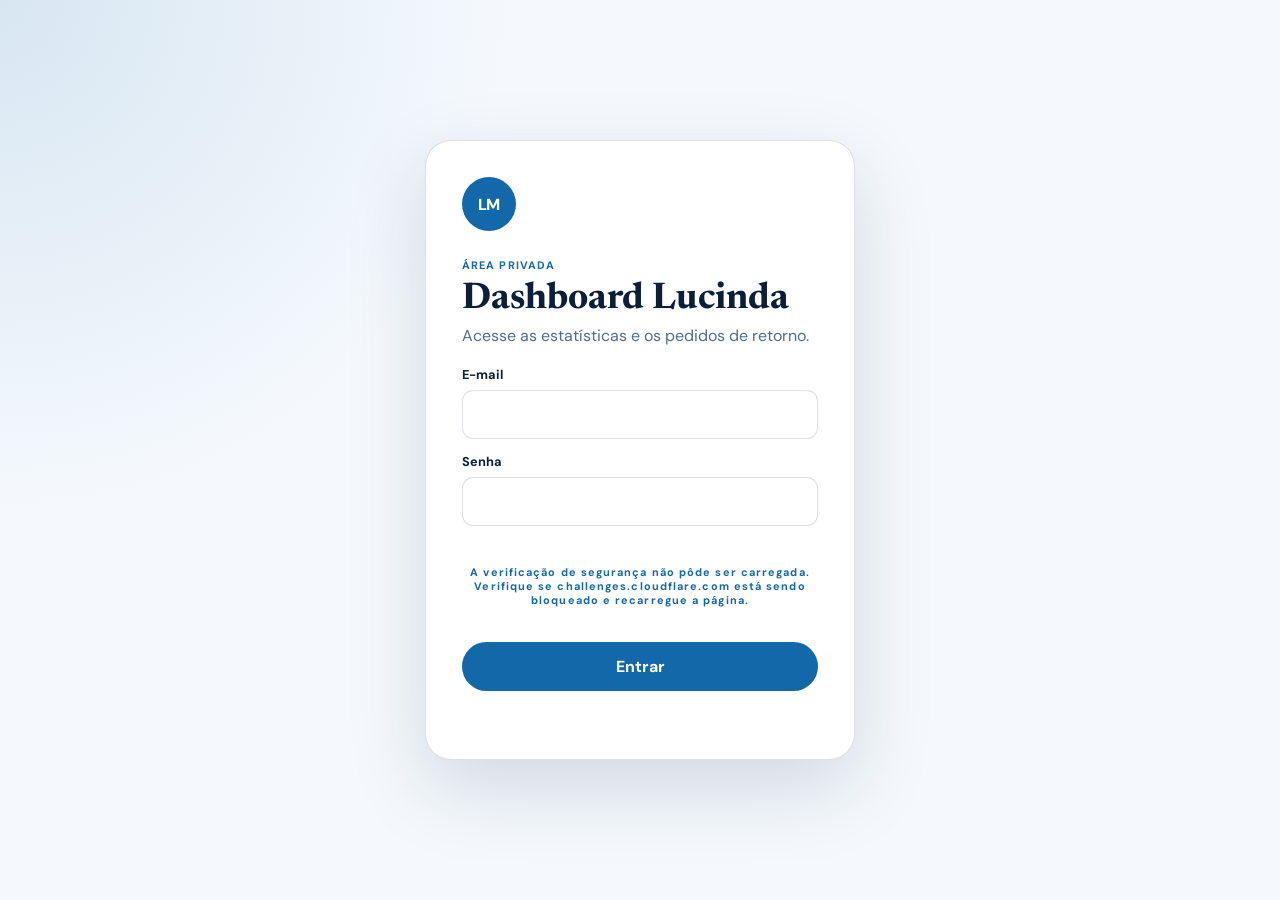
==== dashboard.html @ 2f4ca3fb "Update dashboard.html" ====
<!doctype html><html lang="pt-BR"><head><meta charset="utf-8"><meta name="viewport" content="width=device-width,initial-scale=1"><meta name="robots" content="noindex,nofollow,noarchive"><title>Dashboard privado | Lucinda Menezes</title><link rel="icon" type="image/svg+xml" href="favicon.svg"><link rel="preconnect" href="https://fonts.googleapis.com"><link rel="preconnect" href="https://fonts.gstatic.com" crossorigin><link href="https://fonts.googleapis.com/css2?family=DM+Sans:wght@400;500;600;700&family=Newsreader:opsz,wght@6..72,600&display=swap" rel="stylesheet"><link rel="stylesheet" href="dashboard.css"></head><body>
<section class="login" id="login"><form id="loginForm"><span class="brand">LM</span><small>ÁREA PRIVADA</small><h1>Dashboard Lucinda</h1><p>Acesse as estatísticas e os pedidos de retorno.</p><label>E-mail<input name="email" type="email" autocomplete="username" required></label><label>Senha<input name="password" type="password" autocomplete="current-password" required></label><div class="captcha-wrap"><div id="loginCaptcha"></div><small class="captcha-hint" id="captchaHint">Carregando verificação de segurança...</small></div><button id="loginButton" type="submit">Entrar</button><b id="loginStatus" aria-live="polite"></b></form></section>
<main id="dashboard" hidden><header><div><small>CONSULTORIA LUCINDA MENEZES</small><h1>Visão geral</h1><p id="updated">Carregando...</p></div><nav><a href="/" target="_blank">Abrir site</a><button id="refresh">Atualizar</button><button id="logout">Sair</button></nav></header>
<div class="period"><button class="active" data-days="7">7 dias</button><button data-days="30">30 dias</button><button data-days="0">Todo período</button></div>
<section class="kpis"><article><span>Visualizações</span><strong id="views">0</strong><small>páginas abertas</small></article><article><span>Cliques de contato</span><strong id="clicks">0</strong><small>WhatsApp, telefone e formulários</small></article><article><span>Taxa de contato</span><strong id="ctr">0%</strong><small>ações ÷ visualizações</small></article><article><span>Retornos solicitados</span><strong id="callbacks">0</strong><small>cadastros voluntários</small></article></section>
<section class="grid"><article class="panel"><h2>Canais de contato</h2><div class="bars" id="channels"></div></article><article class="panel"><h2>Principais cidades</h2><div class="bars" id="cities"></div></article><article class="panel"><h2>Dispositivos</h2><div class="bars" id="devices"></div></article><article class="panel"><h2>Origem dos acessos</h2><div class="bars" id="sources"></div></article><article class="panel full"><div class="panel-head"><h2>Pedidos de retorno</h2><span id="leadCount">0 contatos</span></div><div class="table"><table><thead><tr><th>Nome</th><th>WhatsApp</th><th>Idade</th><th>Plano</th><th>Local</th><th>Data e horário</th></tr></thead><tbody id="leadRows"></tbody></table><p id="empty" hidden>Nenhum pedido neste período.</p></div></article></section><p class="error" id="error"></p></main>
<script>
const URL='https://dpqoufwigzlkkyxlumdi.supabase.co',KEY='sb_publishable_Ea37YwQnI2qepNBlqMVGpw_equvh5Bj';let days=7,events=[],leads=[],captchaToken='',captchaWidget=null;const $=id=>document.getElementById(id),labels={whatsapp_click:'WhatsApp',phone_click:'Ligação',instagram_click:'Instagram',hero_quote_submit:'Cotação rápida',table_quote_submit:'Tabela de preços',contact_form_submit:'Formulário completo',callback_request:'Pedido de retorno'},deviceLabels={mobile:'Celular',desktop:'Computador',tablet:'Tablet'};const contactEvents=new Set(['whatsapp_click','phone_click','instagram_click','hero_quote_submit','table_quote_submit','contact_form_submit','callback_request']);
const token=()=>sessionStorage.getItem('lucinda_dashboard_token');const headers=t=>({apikey:KEY,Authorization:`Bearer ${t}`});
function setCaptchaHint(message){$('captchaHint').textContent=message}
function loadTurnstile(){return new Promise((resolve,reject)=>{if(window.turnstile)return resolve();const script=document.createElement('script');script.src='https://challenges.cloudflare.com/turnstile/v0/api.js?render=explicit';script.async=true;script.defer=true;script.onload=()=>resolve();script.onerror=()=>reject(new Error('Não foi possível carregar a verificação de segurança.'));document.head.appendChild(script)})}
async function initCaptcha(){try{setCaptchaHint('Carregando verificação de segurança...');await Promise.race([loadTurnstile(),new Promise((_,reject)=>setTimeout(()=>reject(new Error('Tempo limite ao carregar a verificação de segurança.')),8000))]);captchaWidget=window.turnstile.render('#loginCaptcha',{sitekey:'0x4AAAAAAEijw3wAcGGz25Wt',action:'login_lucinda',theme:'light',size:'flexible',callback:value=>{captchaToken=value;setCaptchaHint('Verificação concluída.')},'error-callback':code=>{captchaToken='';setCaptchaHint(`Falha na verificação de segurança${code?` (código ${code})`:''}. Atualize a página e tente novamente.`);console.error('Turnstile error:',code)},'expired-callback':()=>{captchaToken='';setCaptchaHint('A verificação expirou. Marque novamente para continuar.')},'timeout-callback':()=>{captchaToken='';setCaptchaHint('A verificação demorou demais. Tente novamente.')}});setCaptchaHint('Marque a caixa de verificação acima antes de entrar.')}catch(err){console.error(err);setCaptchaHint('A verificação de segurança não pôde ser carregada. Verifique se challenges.cloudflare.com está sendo bloqueado e recarregue a página.')}}
async function signIn(email,password,captchaToken){const r=await fetch(`${URL}/auth/v1/token?grant_type=password`,{method:'POST',headers:{apikey:KEY,'Content-Type':'application/json'},body:JSON.stringify({email,password,gotrue_meta_security:{captcha_token:captchaToken}})});if(!r.ok){let detail='';try{const body=await r.json();detail=body?.msg||body?.message||body?.error_description||body?.error||''}catch{}console.error('Supabase Auth error:',r.status,detail);throw Error(detail||'E-mail, senha ou verificação de segurança incorretos.')}return r.json()}
async function table(name,select,t){const r=await fetch(`${URL}/rest/v1/${name}?select=${encodeURIComponent(select)}&order=created_at.desc&limit=10000`,{headers:headers(t)});if(!r.ok)throw Error('Acesso sem permissão ou expirado.');return r.json()}
const filtered=rows=>!days?rows:rows.filter(row=>new Date(row.created_at)>=Date.now()-days*86400000);function countBy(rows,key){const out={};rows.forEach(r=>{const k=key(r)||'Não informado';out[k]=(out[k]||0)+1});return Object.entries(out).sort((a,b)=>b[1]-a[1])}
function bars(id,entries,map={}){const root=$(id);root.replaceChildren();if(!entries.length){root.textContent='Ainda não há dados.';return}const max=entries[0][1];entries.slice(0,7).forEach(([key,value])=>{const item=document.createElement('div'),top=document.createElement('p'),track=document.createElement('i'),fill=document.createElement('b');const name=document.createElement('span'),number=document.createElement('strong');name.textContent=map[key]||key;number.textContent=value;top.append(name,number);fill.style.width=`${Math.max(5,value/max*100)}%`;track.append(fill);item.append(top,track);root.append(item)})}
function render(){const e=filtered(events),l=filtered(leads),v=e.filter(x=>x.event_name==='page_view').length,c=e.filter(x=>contactEvents.has(x.event_name)).length;$('views').textContent=v;$('clicks').textContent=c;$('ctr').textContent=v?`${(c/v*100).toFixed(1)}%`:'0%';$('callbacks').textContent=l.length;bars('channels',countBy(e.filter(x=>x.event_name!=='page_view'),x=>x.event_name),labels);bars('cities',countBy(e.filter(x=>x.event_name==='page_view'),x=>x.city));bars('devices',countBy(e.filter(x=>x.event_name==='page_view'),x=>x.device_type),deviceLabels);bars('sources',countBy(e.filter(x=>x.event_name==='page_view'),x=>x.referrer_domain||'Acesso direto'));const body=$('leadRows');body.replaceChildren();$('leadCount').textContent=`${l.length} contato${l.length===1?'':'s'}`;$('empty').hidden=!!l.length;l.slice(0,100).forEach(x=>{const tr=document.createElement('tr');[x.visitor_name,x.visitor_phone,x.holder_age,x.plan_type,x.location,new Date(x.created_at).toLocaleString('pt-BR')].forEach(value=>{const td=document.createElement('td');td.textContent=value;tr.append(td)});body.append(tr)});$('updated').textContent=`Atualizado em ${new Date().toLocaleString('pt-BR')}`}
async function load(){const t=token();if(!t)return showLogin();try{[events,leads]=await Promise.all([table('lucinda_analytics_events','event_name,referrer_domain,device_type,city,country,created_at',t),table('lucinda_leads_contacts','visitor_name,visitor_phone,holder_age,lives,plan_type,location,status,created_at',t)]);$('login').hidden=true;$('dashboard').hidden=false;render()}catch(e){sessionStorage.removeItem('lucinda_dashboard_token');showLogin(e.message)}}function showLogin(message=''){$('dashboard').hidden=true;$('login').hidden=false;$('loginStatus').textContent=message}
$('loginForm').addEventListener('submit',async e=>{e.preventDefault();$('loginStatus').textContent='';const btn=$('loginButton');btn.disabled=true;try{if(!captchaToken){$('loginStatus').textContent='Conclua a verificação de segurança antes de entrar.';btn.disabled=false;return}$('loginStatus').textContent='Entrando...';const d=new FormData($('loginForm'));const s=await signIn(d.get('email'),d.get('password'),captchaToken);sessionStorage.setItem('lucinda_dashboard_token',s.access_token);await load()}catch(err){$('loginStatus').textContent=err.message;captchaToken='';if(captchaWidget!==null)window.turnstile?.reset(captchaWidget);btn.disabled=false}});document.querySelectorAll('[data-days]').forEach(b=>b.onclick=()=>{days=Number(b.dataset.days);document.querySelectorAll('[data-days]').forEach(x=>x.classList.toggle('active',x===b));render()});$('refresh').onclick=load;$('logout').onclick=()=>{sessionStorage.removeItem('lucinda_dashboard_token');$('loginForm').reset();showLogin();captchaToken='';if(captchaWidget!==null)window.turnstile?.reset(captchaWidget)};load();initCaptcha();
</script></body></html>
---- dashboard.css ----
:root{--ink:#0b1f3a;--muted:#526d88;--blue:#1268a8;--dark:#0b4a7f;--soft:#e8f3fc;--bg:#f5f9fd;--line:rgba(11,31,58,.14)}*{box-sizing:border-box}body{min-height:100vh;margin:0;background:radial-gradient(circle at top left,rgba(18,104,168,.13),transparent 32rem),var(--bg);color:var(--ink);font-family:'DM Sans',sans-serif}button,input{font:inherit}[hidden]{display:none!important}.login{min-height:100vh;display:grid;place-items:center;padding:22px}.login form{width:min(100%,430px);padding:36px;border:1px solid var(--line);border-radius:26px;background:#fff;box-shadow:0 28px 80px rgba(11,31,58,.15)}.brand{display:grid;place-items:center;width:54px;height:54px;margin-bottom:22px;border-radius:50%;color:#fff;background:var(--blue);font-size:1.8rem}.login small,header small{color:var(--blue);font-size:.68rem;font-weight:700;letter-spacing:.1em}.login h1,header h1,.panel h2{font-family:Newsreader,serif}.login h1{margin:7px 0;font-size:2.3rem}.login p{margin:0 0 20px;color:var(--muted)}.login label{display:grid;gap:7px;margin-top:14px;font-size:.8rem;font-weight:700}.login input{height:49px;padding:0 13px;border:1px solid var(--line);border-radius:11px}.login button{width:100%;height:49px;margin-top:20px;border:0;border-radius:99px;color:#fff;background:var(--blue);font-weight:700}.login b{display:block;min-height:20px;margin-top:12px;color:#a13d32;font-size:.78rem}main{width:min(1420px,calc(100% - 40px));margin:auto;padding:42px 0 70px}header{display:flex;justify-content:space-between;align-items:end;gap:20px;margin-bottom:24px}header h1{margin:7px 0;font-size:clamp(2.2rem,5vw,3.8rem)}header p{margin:0;color:var(--muted)}nav{display:flex;gap:8px;flex-wrap:wrap}nav a,nav button,.period button{min-height:42px;padding:0 15px;border:1px solid var(--line);border-radius:11px;color:var(--dark);background:#fff;font-weight:700;text-decoration:none;cursor:pointer}nav a{display:flex;align-items:center}nav button:first-of-type,.period button.active{color:#fff;border-color:var(--blue);background:var(--blue)}.period{display:flex;gap:8px;margin-bottom:16px}.kpis{display:grid;grid-template-columns:repeat(4,1fr);gap:14px;margin-bottom:14px}.kpis article,.panel{padding:22px;border:1px solid var(--line);border-radius:20px;background:rgba(255,255,255,.94);box-shadow:0 14px 35px rgba(11,31,58,.07)}.kpis span,.kpis small{display:block;color:var(--muted)}.kpis span{font-size:.78rem;font-weight:700}.kpis strong{display:block;margin:9px 0 4px;color:var(--dark);font-size:2rem}.kpis small{font-size:.7rem}.grid{display:grid;grid-template-columns:1fr 1fr;gap:14px}.panel h2{margin:0 0 20px;color:var(--dark);font-size:1.5rem}.panel.full{grid-column:1/-1}.panel-head{display:flex;justify-content:space-between;align-items:center}.panel-head span{padding:6px 10px;border-radius:99px;color:var(--dark);background:var(--soft);font-size:.72rem;font-weight:700}.bars{display:grid;gap:14px;color:var(--muted);font-size:.82rem}.bars p{display:flex;justify-content:space-between;margin:0 0 6px}.bars strong{color:var(--ink)}.bars i{display:block;height:8px;border-radius:99px;background:#e7edf3;overflow:hidden}.bars b{display:block;height:100%;border-radius:inherit;background:linear-gradient(90deg,var(--blue),#64a8d5)}.table{overflow-x:auto}table{width:100%;min-width:850px;border-collapse:collapse}th,td{padding:12px 10px;border-bottom:1px solid var(--line);text-align:left;font-size:.78rem}th{color:var(--muted);font-size:.67rem;text-transform:uppercase}.table>p{text-align:center;color:var(--muted)}.error{color:#a13d32;font-weight:700}@media(max-width:900px){header{align-items:start;flex-direction:column}.kpis{grid-template-columns:1fr 1fr}.grid{grid-template-columns:1fr}.panel.full{grid-column:auto}}@media(max-width:550px){main{width:calc(100% - 24px);padding-top:22px}.login form{padding:26px 20px}.kpis{grid-template-columns:1fr}.panel{padding:17px}.period{overflow-x:auto}nav{width:100%}nav>*{flex:1;justify-content:center}}
.captcha-wrap{display:grid;justify-items:center;width:100%;margin-top:18px;min-height:78px}.captcha-hint{margin-top:6px;color:var(--muted);font-size:.68rem;text-align:center}.login button:disabled{cursor:wait;opacity:.58}.login .brand{font-size:1rem;font-weight:800;letter-spacing:-.04em}
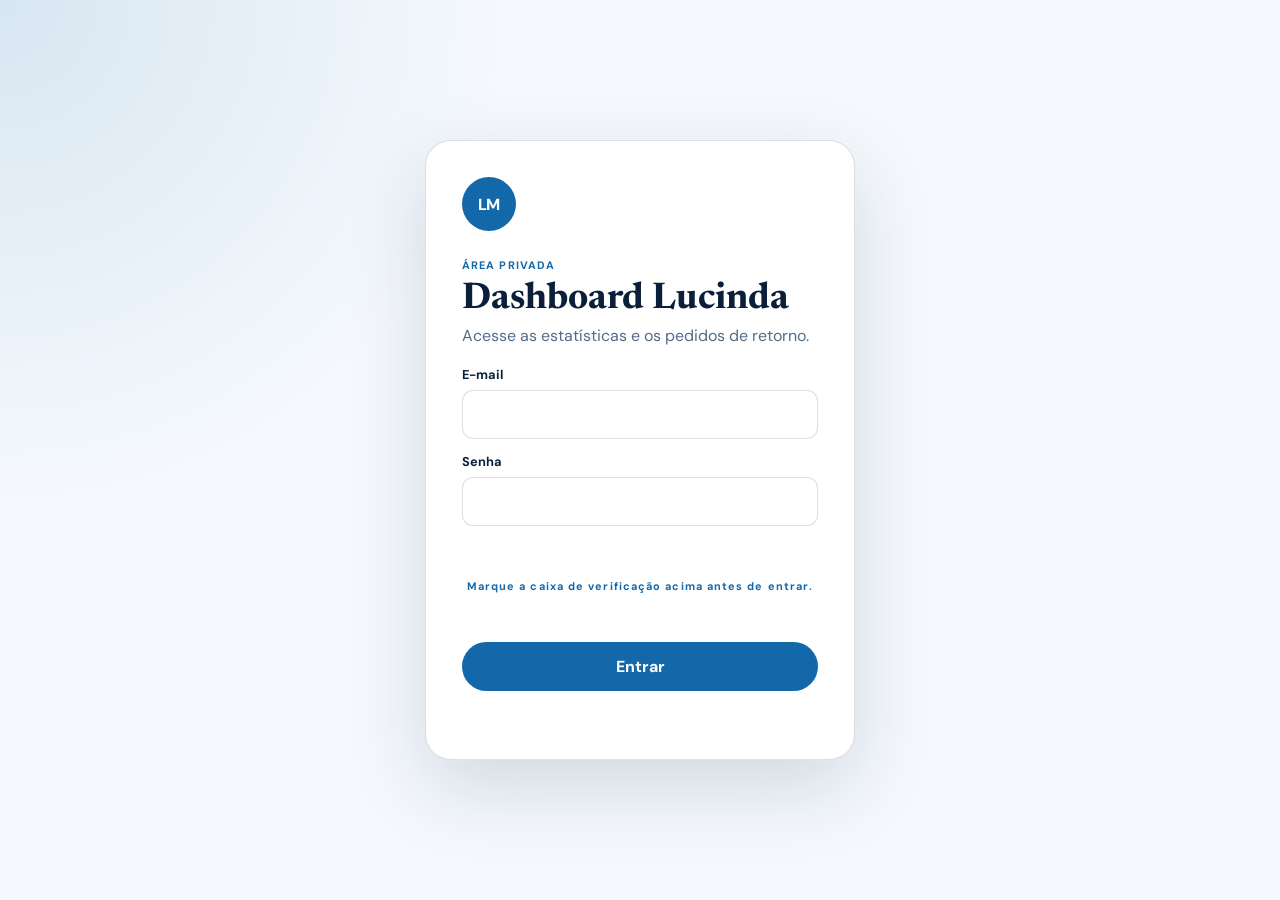
==== commit d5f2ef8f: "Update dashboard.html" ====
--- a/dashboard.html
+++ b/dashboard.html
@@ -1,5 +1,5 @@
-<!doctype html><html lang="pt-BR"><head><meta charset="utf-8"><meta name="viewport" content="width=device-width,initial-scale=1"><meta name="robots" content="noindex,nofollow,noarchive"><title>Dashboard privado | Lucinda Menezes</title><link rel="icon" type="image/svg+xml" href="favicon.svg"><link rel="preconnect" href="https://fonts.googleapis.com"><link rel="preconnect" href="https://fonts.gstatic.com" crossorigin><link href="https://fonts.googleapis.com/css2?family=DM+Sans:wght@400;500;600;700&family=Newsreader:opsz,wght@6..72,600&display=swap" rel="stylesheet"><link rel="stylesheet" href="dashboard.css"></head><body>
-<section class="login" id="login"><form id="loginForm"><span class="brand">LM</span><small>ÁREA PRIVADA</small><h1>Dashboard Lucinda</h1><p>Acesse as estatísticas e os pedidos de retorno.</p><label>E-mail<input name="email" type="email" autocomplete="username" required></label><label>Senha<input name="password" type="password" autocomplete="current-password" required></label><div class="captcha-wrap"><div id="loginCaptcha"></div><small class="captcha-hint" id="captchaHint">Carregando verificação de segurança...</small></div><button id="loginButton" type="submit">Entrar</button><b id="loginStatus" aria-live="polite"></b></form></section>
+<!doctype html><html lang="pt-BR"><head><meta charset="utf-8"><meta name="viewport" content="width=device-width,initial-scale=1"><meta name="robots" content="noindex,nofollow,noarchive"><title>Dashboard privado | Lucinda Menezes</title><link rel="icon" type="image/svg+xml" href="data:image/svg+xml,<svg xmlns=%27http://www.w3.org/2000/svg%27 viewBox=%270 0 24 24%27><circle cx=%2712%27 cy=%2712%27 r=%2710%27 fill=%27%23146fa8%27/><text x=%2712%27 y=%2716%27 text-anchor=%27middle%27 font-size=%2710%27 fill=%27white%27>LM</text></svg>"><link rel="preconnect" href="https://fonts.googleapis.com"><link rel="preconnect" href="https://fonts.gstatic.com" crossorigin><link href="https://fonts.googleapis.com/css2?family=DM+Sans:wght@400;500;600;700&family=Newsreader:opsz,wght@6..72,600&display=swap" rel="stylesheet"><link rel="stylesheet" href="dashboard.css"><script src="https://challenges.cloudflare.com/turnstile/v0/api.js" async defer></script></head><body>
+<section class="login" id="login"><form id="loginForm"><span class="brand">LM</span><small>ÁREA PRIVADA</small><h1>Dashboard Lucinda</h1><p>Acesse as estatísticas e os pedidos de retorno.</p><label>E-mail<input name="email" type="email" autocomplete="username" required></label><label>Senha<input name="password" type="password" autocomplete="current-password" required></label><div class="captcha-wrap"><div class="cf-turnstile" data-sitekey="0x4AAAAAAEijw3wAcGGz25Wt" data-action="login_lucinda" data-theme="light" data-size="flexible" data-callback="captchaReady" data-error-callback="captchaFailed" data-expired-callback="captchaExpired"></div><small class="captcha-hint" id="captchaHint">Marque a caixa de verificação acima antes de entrar.</small></div><button id="loginButton" type="submit">Entrar</button><b id="loginStatus" aria-live="polite"></b></form></section>
 <main id="dashboard" hidden><header><div><small>CONSULTORIA LUCINDA MENEZES</small><h1>Visão geral</h1><p id="updated">Carregando...</p></div><nav><a href="/" target="_blank">Abrir site</a><button id="refresh">Atualizar</button><button id="logout">Sair</button></nav></header>
 <div class="period"><button class="active" data-days="7">7 dias</button><button data-days="30">30 dias</button><button data-days="0">Todo período</button></div>
 <section class="kpis"><article><span>Visualizações</span><strong id="views">0</strong><small>páginas abertas</small></article><article><span>Cliques de contato</span><strong id="clicks">0</strong><small>WhatsApp, telefone e formulários</small></article><article><span>Taxa de contato</span><strong id="ctr">0%</strong><small>ações ÷ visualizações</small></article><article><span>Retornos solicitados</span><strong id="callbacks">0</strong><small>cadastros voluntários</small></article></section>
@@ -8,13 +8,14 @@
 const URL='https://dpqoufwigzlkkyxlumdi.supabase.co',KEY='sb_publishable_Ea37YwQnI2qepNBlqMVGpw_equvh5Bj';let days=7,events=[],leads=[],captchaToken='',captchaWidget=null;const $=id=>document.getElementById(id),labels={whatsapp_click:'WhatsApp',phone_click:'Ligação',instagram_click:'Instagram',hero_quote_submit:'Cotação rápida',table_quote_submit:'Tabela de preços',contact_form_submit:'Formulário completo',callback_request:'Pedido de retorno'},deviceLabels={mobile:'Celular',desktop:'Computador',tablet:'Tablet'};const contactEvents=new Set(['whatsapp_click','phone_click','instagram_click','hero_quote_submit','table_quote_submit','contact_form_submit','callback_request']);
 const token=()=>sessionStorage.getItem('lucinda_dashboard_token');const headers=t=>({apikey:KEY,Authorization:`Bearer ${t}`});
 function setCaptchaHint(message){$('captchaHint').textContent=message}
-function loadTurnstile(){return new Promise((resolve,reject)=>{if(window.turnstile)return resolve();const script=document.createElement('script');script.src='https://challenges.cloudflare.com/turnstile/v0/api.js?render=explicit';script.async=true;script.defer=true;script.onload=()=>resolve();script.onerror=()=>reject(new Error('Não foi possível carregar a verificação de segurança.'));document.head.appendChild(script)})}
-async function initCaptcha(){try{setCaptchaHint('Carregando verificação de segurança...');await Promise.race([loadTurnstile(),new Promise((_,reject)=>setTimeout(()=>reject(new Error('Tempo limite ao carregar a verificação de segurança.')),8000))]);captchaWidget=window.turnstile.render('#loginCaptcha',{sitekey:'0x4AAAAAAEijw3wAcGGz25Wt',action:'login_lucinda',theme:'light',size:'flexible',callback:value=>{captchaToken=value;setCaptchaHint('Verificação concluída.')},'error-callback':code=>{captchaToken='';setCaptchaHint(`Falha na verificação de segurança${code?` (código ${code})`:''}. Atualize a página e tente novamente.`);console.error('Turnstile error:',code)},'expired-callback':()=>{captchaToken='';setCaptchaHint('A verificação expirou. Marque novamente para continuar.')},'timeout-callback':()=>{captchaToken='';setCaptchaHint('A verificação demorou demais. Tente novamente.')}});setCaptchaHint('Marque a caixa de verificação acima antes de entrar.')}catch(err){console.error(err);setCaptchaHint('A verificação de segurança não pôde ser carregada. Verifique se challenges.cloudflare.com está sendo bloqueado e recarregue a página.')}}
+window.captchaReady=function(value){captchaToken=value;setCaptchaHint('Verificação concluída.');$('loginStatus').textContent='';$('loginButton').disabled=false}
+window.captchaFailed=function(code){captchaToken='';setCaptchaHint(`Falha na verificação de segurança${code?` (código ${code})`:''}. Recarregue a página e tente novamente.`);$('loginButton').disabled=false;console.error('Turnstile error:',code);return true}
+window.captchaExpired=function(){captchaToken='';setCaptchaHint('A verificação expirou. Marque novamente para continuar.');$('loginButton').disabled=false}
 async function signIn(email,password,captchaToken){const r=await fetch(`${URL}/auth/v1/token?grant_type=password`,{method:'POST',headers:{apikey:KEY,'Content-Type':'application/json'},body:JSON.stringify({email,password,gotrue_meta_security:{captcha_token:captchaToken}})});if(!r.ok){let detail='';try{const body=await r.json();detail=body?.msg||body?.message||body?.error_description||body?.error||''}catch{}console.error('Supabase Auth error:',r.status,detail);throw Error(detail||'E-mail, senha ou verificação de segurança incorretos.')}return r.json()}
 async function table(name,select,t){const r=await fetch(`${URL}/rest/v1/${name}?select=${encodeURIComponent(select)}&order=created_at.desc&limit=10000`,{headers:headers(t)});if(!r.ok)throw Error('Acesso sem permissão ou expirado.');return r.json()}
 const filtered=rows=>!days?rows:rows.filter(row=>new Date(row.created_at)>=Date.now()-days*86400000);function countBy(rows,key){const out={};rows.forEach(r=>{const k=key(r)||'Não informado';out[k]=(out[k]||0)+1});return Object.entries(out).sort((a,b)=>b[1]-a[1])}
 function bars(id,entries,map={}){const root=$(id);root.replaceChildren();if(!entries.length){root.textContent='Ainda não há dados.';return}const max=entries[0][1];entries.slice(0,7).forEach(([key,value])=>{const item=document.createElement('div'),top=document.createElement('p'),track=document.createElement('i'),fill=document.createElement('b');const name=document.createElement('span'),number=document.createElement('strong');name.textContent=map[key]||key;number.textContent=value;top.append(name,number);fill.style.width=`${Math.max(5,value/max*100)}%`;track.append(fill);item.append(top,track);root.append(item)})}
 function render(){const e=filtered(events),l=filtered(leads),v=e.filter(x=>x.event_name==='page_view').length,c=e.filter(x=>contactEvents.has(x.event_name)).length;$('views').textContent=v;$('clicks').textContent=c;$('ctr').textContent=v?`${(c/v*100).toFixed(1)}%`:'0%';$('callbacks').textContent=l.length;bars('channels',countBy(e.filter(x=>x.event_name!=='page_view'),x=>x.event_name),labels);bars('cities',countBy(e.filter(x=>x.event_name==='page_view'),x=>x.city));bars('devices',countBy(e.filter(x=>x.event_name==='page_view'),x=>x.device_type),deviceLabels);bars('sources',countBy(e.filter(x=>x.event_name==='page_view'),x=>x.referrer_domain||'Acesso direto'));const body=$('leadRows');body.replaceChildren();$('leadCount').textContent=`${l.length} contato${l.length===1?'':'s'}`;$('empty').hidden=!!l.length;l.slice(0,100).forEach(x=>{const tr=document.createElement('tr');[x.visitor_name,x.visitor_phone,x.holder_age,x.plan_type,x.location,new Date(x.created_at).toLocaleString('pt-BR')].forEach(value=>{const td=document.createElement('td');td.textContent=value;tr.append(td)});body.append(tr)});$('updated').textContent=`Atualizado em ${new Date().toLocaleString('pt-BR')}`}
 async function load(){const t=token();if(!t)return showLogin();try{[events,leads]=await Promise.all([table('lucinda_analytics_events','event_name,referrer_domain,device_type,city,country,created_at',t),table('lucinda_leads_contacts','visitor_name,visitor_phone,holder_age,lives,plan_type,location,status,created_at',t)]);$('login').hidden=true;$('dashboard').hidden=false;render()}catch(e){sessionStorage.removeItem('lucinda_dashboard_token');showLogin(e.message)}}function showLogin(message=''){$('dashboard').hidden=true;$('login').hidden=false;$('loginStatus').textContent=message}
-$('loginForm').addEventListener('submit',async e=>{e.preventDefault();$('loginStatus').textContent='';const btn=$('loginButton');btn.disabled=true;try{if(!captchaToken){$('loginStatus').textContent='Conclua a verificação de segurança antes de entrar.';btn.disabled=false;return}$('loginStatus').textContent='Entrando...';const d=new FormData($('loginForm'));const s=await signIn(d.get('email'),d.get('password'),captchaToken);sessionStorage.setItem('lucinda_dashboard_token',s.access_token);await load()}catch(err){$('loginStatus').textContent=err.message;captchaToken='';if(captchaWidget!==null)window.turnstile?.reset(captchaWidget);btn.disabled=false}});document.querySelectorAll('[data-days]').forEach(b=>b.onclick=()=>{days=Number(b.dataset.days);document.querySelectorAll('[data-days]').forEach(x=>x.classList.toggle('active',x===b));render()});$('refresh').onclick=load;$('logout').onclick=()=>{sessionStorage.removeItem('lucinda_dashboard_token');$('loginForm').reset();showLogin();captchaToken='';if(captchaWidget!==null)window.turnstile?.reset(captchaWidget)};load();initCaptcha();
+$('loginForm').addEventListener('submit',async e=>{e.preventDefault();$('loginStatus').textContent='';const btn=$('loginButton');btn.disabled=true;try{if(!captchaToken){$('loginStatus').textContent='Conclua a verificação de segurança antes de entrar.';btn.disabled=false;return}$('loginStatus').textContent='Entrando...';const d=new FormData($('loginForm'));const s=await signIn(d.get('email'),d.get('password'),captchaToken);sessionStorage.setItem('lucinda_dashboard_token',s.access_token);await load()}catch(err){$('loginStatus').textContent=err.message;captchaToken='';window.turnstile?.reset();btn.disabled=false}});document.querySelectorAll('[data-days]').forEach(b=>b.onclick=()=>{days=Number(b.dataset.days);document.querySelectorAll('[data-days]').forEach(x=>x.classList.toggle('active',x===b));render()});$('refresh').onclick=load;$('logout').onclick=()=>{sessionStorage.removeItem('lucinda_dashboard_token');$('loginForm').reset();showLogin();captchaToken='';window.turnstile?.reset()};load();
 </script></body></html>
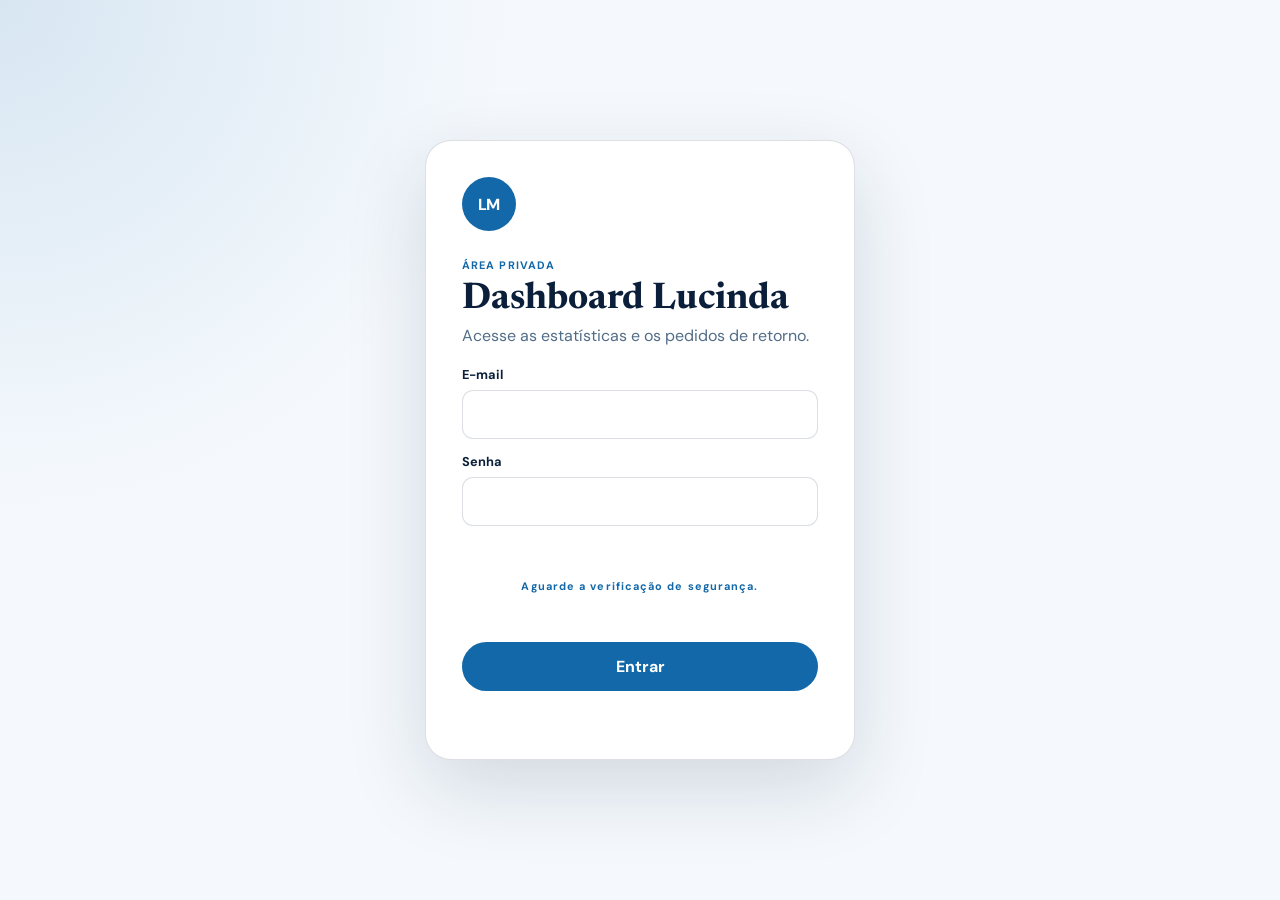
==== commit 2cf1a941: "Update dashboard.html" ====
--- a/dashboard.html
+++ b/dashboard.html
@@ -1,5 +1,16 @@
 <!doctype html><html lang="pt-BR"><head><meta charset="utf-8"><meta name="viewport" content="width=device-width,initial-scale=1"><meta name="robots" content="noindex,nofollow,noarchive"><title>Dashboard privado | Lucinda Menezes</title><link rel="icon" type="image/svg+xml" href="data:image/svg+xml,<svg xmlns=%27http://www.w3.org/2000/svg%27 viewBox=%270 0 24 24%27><circle cx=%2712%27 cy=%2712%27 r=%2710%27 fill=%27%23146fa8%27/><text x=%2712%27 y=%2716%27 text-anchor=%27middle%27 font-size=%2710%27 fill=%27white%27>LM</text></svg>"><link rel="preconnect" href="https://fonts.googleapis.com"><link rel="preconnect" href="https://fonts.gstatic.com" crossorigin><link href="https://fonts.googleapis.com/css2?family=DM+Sans:wght@400;500;600;700&family=Newsreader:opsz,wght@6..72,600&display=swap" rel="stylesheet"><link rel="stylesheet" href="dashboard.css"><script src="https://challenges.cloudflare.com/turnstile/v0/api.js" async defer></script></head><body>
-<section class="login" id="login"><form id="loginForm"><span class="brand">LM</span><small>ÁREA PRIVADA</small><h1>Dashboard Lucinda</h1><p>Acesse as estatísticas e os pedidos de retorno.</p><label>E-mail<input name="email" type="email" autocomplete="username" required></label><label>Senha<input name="password" type="password" autocomplete="current-password" required></label><div class="captcha-wrap"><div class="cf-turnstile" data-sitekey="0x4AAAAAAEijw3wAcGGz25Wt" data-action="login_lucinda" data-theme="light" data-size="flexible" data-callback="captchaReady" data-error-callback="captchaFailed" data-expired-callback="captchaExpired"></div><small class="captcha-hint" id="captchaHint">Marque a caixa de verificação acima antes de entrar.</small></div><button id="loginButton" type="submit">Entrar</button><b id="loginStatus" aria-live="polite"></b></form></section>
+<section class="login" id="login"><form id="loginForm"><span class="brand">LM</span><small>ÁREA PRIVADA</small><h1>Dashboard Lucinda</h1><p>Acesse as estatísticas e os pedidos de retorno.</p><label>E-mail<input name="email" type="email" autocomplete="username" required></label><label>Senha<input name="password" type="password" autocomplete="current-password" required></label><div class="captcha-wrap">
+<div class="cf-turnstile"
+     data-sitekey="0x4AAAAAAEijw3wAcGGz25Wt"
+     data-action="login_lucinda"
+     data-theme="light"
+     data-appearance="always"
+     data-callback="captchaReady"
+     data-error-callback="captchaFailed"
+     data-expired-callback="captchaExpired">
+</div>
+<small class="captcha-hint" id="captchaHint">Aguarde a verificação de segurança.</small>
+</div><button id="loginButton" type="submit">Entrar</button><b id="loginStatus" aria-live="polite"></b></form></section>
 <main id="dashboard" hidden><header><div><small>CONSULTORIA LUCINDA MENEZES</small><h1>Visão geral</h1><p id="updated">Carregando...</p></div><nav><a href="/" target="_blank">Abrir site</a><button id="refresh">Atualizar</button><button id="logout">Sair</button></nav></header>
 <div class="period"><button class="active" data-days="7">7 dias</button><button data-days="30">30 dias</button><button data-days="0">Todo período</button></div>
 <section class="kpis"><article><span>Visualizações</span><strong id="views">0</strong><small>páginas abertas</small></article><article><span>Cliques de contato</span><strong id="clicks">0</strong><small>WhatsApp, telefone e formulários</small></article><article><span>Taxa de contato</span><strong id="ctr">0%</strong><small>ações ÷ visualizações</small></article><article><span>Retornos solicitados</span><strong id="callbacks">0</strong><small>cadastros voluntários</small></article></section>
@@ -8,14 +19,53 @@
 const URL='https://dpqoufwigzlkkyxlumdi.supabase.co',KEY='sb_publishable_Ea37YwQnI2qepNBlqMVGpw_equvh5Bj';let days=7,events=[],leads=[],captchaToken='',captchaWidget=null;const $=id=>document.getElementById(id),labels={whatsapp_click:'WhatsApp',phone_click:'Ligação',instagram_click:'Instagram',hero_quote_submit:'Cotação rápida',table_quote_submit:'Tabela de preços',contact_form_submit:'Formulário completo',callback_request:'Pedido de retorno'},deviceLabels={mobile:'Celular',desktop:'Computador',tablet:'Tablet'};const contactEvents=new Set(['whatsapp_click','phone_click','instagram_click','hero_quote_submit','table_quote_submit','contact_form_submit','callback_request']);
 const token=()=>sessionStorage.getItem('lucinda_dashboard_token');const headers=t=>({apikey:KEY,Authorization:`Bearer ${t}`});
 function setCaptchaHint(message){$('captchaHint').textContent=message}
-window.captchaReady=function(value){captchaToken=value;setCaptchaHint('Verificação concluída.');$('loginStatus').textContent='';$('loginButton').disabled=false}
-window.captchaFailed=function(code){captchaToken='';setCaptchaHint(`Falha na verificação de segurança${code?` (código ${code})`:''}. Recarregue a página e tente novamente.`);$('loginButton').disabled=false;console.error('Turnstile error:',code);return true}
-window.captchaExpired=function(){captchaToken='';setCaptchaHint('A verificação expirou. Marque novamente para continuar.');$('loginButton').disabled=false}
+window.captchaReady=function(value){
+    captchaToken=value;
+    setCaptchaHint('Verificação concluída.');
+    $('loginStatus').textContent='';
+    $('loginButton').disabled=false;
+}
+window.captchaFailed=function(code){
+    captchaToken='';
+    setCaptchaHint(`Falha na verificação de segurança${code?` (${code})`:''}. Recarregue a página e tente novamente.`);
+    $('loginButton').disabled=false;
+    console.error('Turnstile:',code);
+}
+window.captchaExpired=function(){
+    captchaToken='';
+    setCaptchaHint('A verificação expirou. Aguarde uma nova verificação.');
+    $('loginButton').disabled=false;
+}
 async function signIn(email,password,captchaToken){const r=await fetch(`${URL}/auth/v1/token?grant_type=password`,{method:'POST',headers:{apikey:KEY,'Content-Type':'application/json'},body:JSON.stringify({email,password,gotrue_meta_security:{captcha_token:captchaToken}})});if(!r.ok){let detail='';try{const body=await r.json();detail=body?.msg||body?.message||body?.error_description||body?.error||''}catch{}console.error('Supabase Auth error:',r.status,detail);throw Error(detail||'E-mail, senha ou verificação de segurança incorretos.')}return r.json()}
 async function table(name,select,t){const r=await fetch(`${URL}/rest/v1/${name}?select=${encodeURIComponent(select)}&order=created_at.desc&limit=10000`,{headers:headers(t)});if(!r.ok)throw Error('Acesso sem permissão ou expirado.');return r.json()}
 const filtered=rows=>!days?rows:rows.filter(row=>new Date(row.created_at)>=Date.now()-days*86400000);function countBy(rows,key){const out={};rows.forEach(r=>{const k=key(r)||'Não informado';out[k]=(out[k]||0)+1});return Object.entries(out).sort((a,b)=>b[1]-a[1])}
 function bars(id,entries,map={}){const root=$(id);root.replaceChildren();if(!entries.length){root.textContent='Ainda não há dados.';return}const max=entries[0][1];entries.slice(0,7).forEach(([key,value])=>{const item=document.createElement('div'),top=document.createElement('p'),track=document.createElement('i'),fill=document.createElement('b');const name=document.createElement('span'),number=document.createElement('strong');name.textContent=map[key]||key;number.textContent=value;top.append(name,number);fill.style.width=`${Math.max(5,value/max*100)}%`;track.append(fill);item.append(top,track);root.append(item)})}
 function render(){const e=filtered(events),l=filtered(leads),v=e.filter(x=>x.event_name==='page_view').length,c=e.filter(x=>contactEvents.has(x.event_name)).length;$('views').textContent=v;$('clicks').textContent=c;$('ctr').textContent=v?`${(c/v*100).toFixed(1)}%`:'0%';$('callbacks').textContent=l.length;bars('channels',countBy(e.filter(x=>x.event_name!=='page_view'),x=>x.event_name),labels);bars('cities',countBy(e.filter(x=>x.event_name==='page_view'),x=>x.city));bars('devices',countBy(e.filter(x=>x.event_name==='page_view'),x=>x.device_type),deviceLabels);bars('sources',countBy(e.filter(x=>x.event_name==='page_view'),x=>x.referrer_domain||'Acesso direto'));const body=$('leadRows');body.replaceChildren();$('leadCount').textContent=`${l.length} contato${l.length===1?'':'s'}`;$('empty').hidden=!!l.length;l.slice(0,100).forEach(x=>{const tr=document.createElement('tr');[x.visitor_name,x.visitor_phone,x.holder_age,x.plan_type,x.location,new Date(x.created_at).toLocaleString('pt-BR')].forEach(value=>{const td=document.createElement('td');td.textContent=value;tr.append(td)});body.append(tr)});$('updated').textContent=`Atualizado em ${new Date().toLocaleString('pt-BR')}`}
 async function load(){const t=token();if(!t)return showLogin();try{[events,leads]=await Promise.all([table('lucinda_analytics_events','event_name,referrer_domain,device_type,city,country,created_at',t),table('lucinda_leads_contacts','visitor_name,visitor_phone,holder_age,lives,plan_type,location,status,created_at',t)]);$('login').hidden=true;$('dashboard').hidden=false;render()}catch(e){sessionStorage.removeItem('lucinda_dashboard_token');showLogin(e.message)}}function showLogin(message=''){$('dashboard').hidden=true;$('login').hidden=false;$('loginStatus').textContent=message}
-$('loginForm').addEventListener('submit',async e=>{e.preventDefault();$('loginStatus').textContent='';const btn=$('loginButton');btn.disabled=true;try{if(!captchaToken){$('loginStatus').textContent='Conclua a verificação de segurança antes de entrar.';btn.disabled=false;return}$('loginStatus').textContent='Entrando...';const d=new FormData($('loginForm'));const s=await signIn(d.get('email'),d.get('password'),captchaToken);sessionStorage.setItem('lucinda_dashboard_token',s.access_token);await load()}catch(err){$('loginStatus').textContent=err.message;captchaToken='';window.turnstile?.reset();btn.disabled=false}});document.querySelectorAll('[data-days]').forEach(b=>b.onclick=()=>{days=Number(b.dataset.days);document.querySelectorAll('[data-days]').forEach(x=>x.classList.toggle('active',x===b));render()});$('refresh').onclick=load;$('logout').onclick=()=>{sessionStorage.removeItem('lucinda_dashboard_token');$('loginForm').reset();showLogin();captchaToken='';window.turnstile?.reset()};load();
+$('loginForm').addEventListener('submit',async e=>{
+    e.preventDefault();
+    $('loginStatus').textContent='';
+    const btn=$('loginButton');
+
+    if(!captchaToken){
+        $('loginStatus').textContent='Aguarde a verificação de segurança antes de entrar.';
+        btn.disabled=false;
+        return;
+    }
+
+    btn.disabled=true;
+
+    try{
+        $('loginStatus').textContent='Entrando...';
+        const d=new FormData($('loginForm'));
+        const s=await signIn(d.get('email'),d.get('password'),captchaToken);
+        sessionStorage.setItem('lucinda_dashboard_token',s.access_token);
+        await load();
+    }catch(err){
+        $('loginStatus').textContent=err.message;
+        captchaToken='';
+        window.turnstile?.reset();
+        btn.disabled=false;
+    }
+});document.querySelectorAll('[data-days]').forEach(b=>b.onclick=()=>{days=Number(b.dataset.days);document.querySelectorAll('[data-days]').forEach(x=>x.classList.toggle('active',x===b));render()});$('refresh').onclick=load;$('logout').onclick=()=>{sessionStorage.removeItem('lucinda_dashboard_token');$('loginForm').reset();showLogin();captchaToken='';$('loginButton').disabled=false;window.turnstile?.reset()};load();
 </script></body></html>
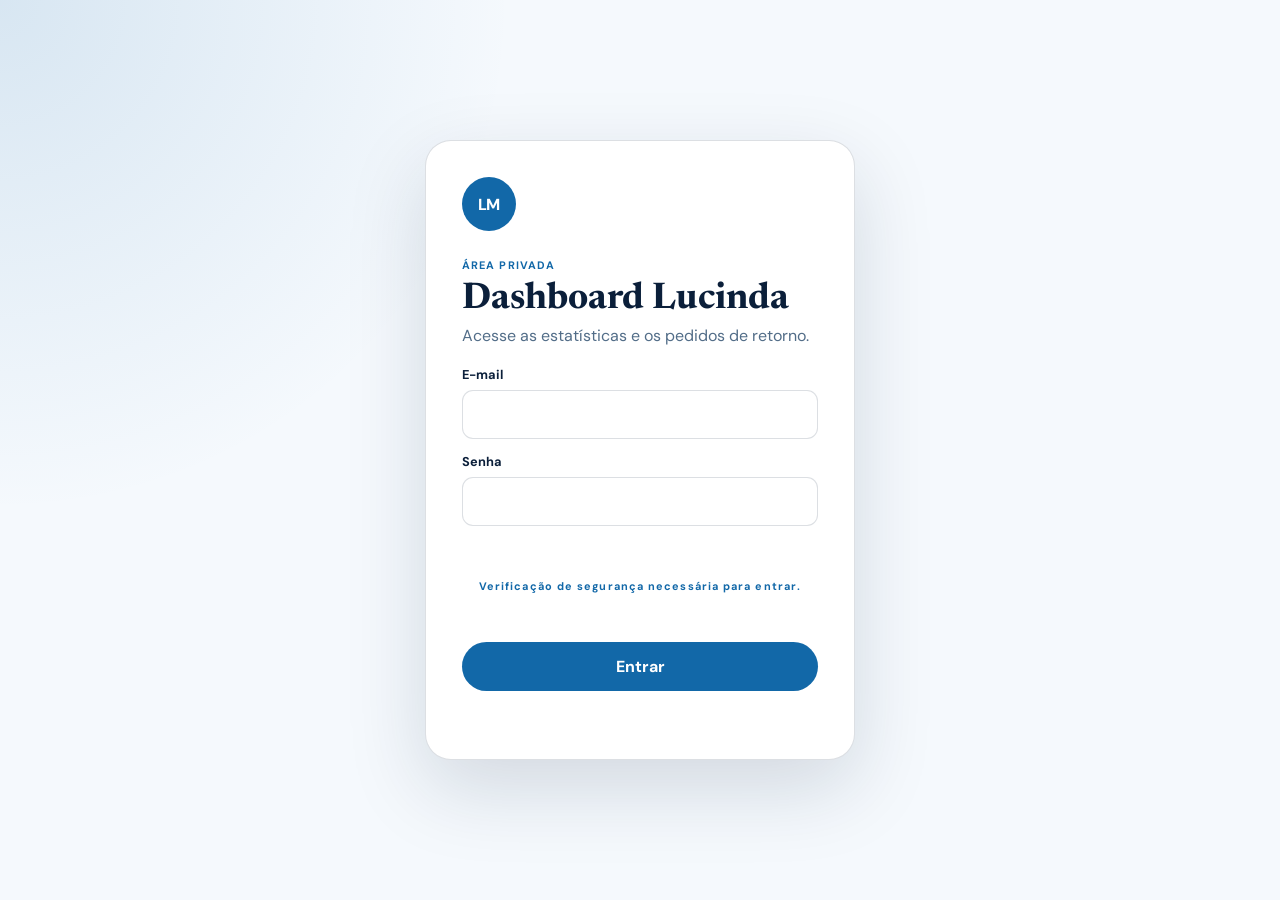
==== commit f0d279f4: "Update dashboard.html" ====
--- a/dashboard.html
+++ b/dashboard.html
@@ -4,38 +4,16 @@
      data-sitekey="0x4AAAAAAEijw3wAcGGz25Wt"
      data-action="login_lucinda"
      data-theme="light"
-     data-appearance="always"
-     data-callback="captchaReady"
-     data-error-callback="captchaFailed"
-     data-expired-callback="captchaExpired">
-</div>
-<small class="captcha-hint" id="captchaHint">Aguarde a verificação de segurança.</small>
+     data-size="flexible"></div>
+<small class="captcha-hint" id="captchaHint">Verificação de segurança necessária para entrar.</small>
 </div><button id="loginButton" type="submit">Entrar</button><b id="loginStatus" aria-live="polite"></b></form></section>
 <main id="dashboard" hidden><header><div><small>CONSULTORIA LUCINDA MENEZES</small><h1>Visão geral</h1><p id="updated">Carregando...</p></div><nav><a href="/" target="_blank">Abrir site</a><button id="refresh">Atualizar</button><button id="logout">Sair</button></nav></header>
 <div class="period"><button class="active" data-days="7">7 dias</button><button data-days="30">30 dias</button><button data-days="0">Todo período</button></div>
 <section class="kpis"><article><span>Visualizações</span><strong id="views">0</strong><small>páginas abertas</small></article><article><span>Cliques de contato</span><strong id="clicks">0</strong><small>WhatsApp, telefone e formulários</small></article><article><span>Taxa de contato</span><strong id="ctr">0%</strong><small>ações ÷ visualizações</small></article><article><span>Retornos solicitados</span><strong id="callbacks">0</strong><small>cadastros voluntários</small></article></section>
 <section class="grid"><article class="panel"><h2>Canais de contato</h2><div class="bars" id="channels"></div></article><article class="panel"><h2>Principais cidades</h2><div class="bars" id="cities"></div></article><article class="panel"><h2>Dispositivos</h2><div class="bars" id="devices"></div></article><article class="panel"><h2>Origem dos acessos</h2><div class="bars" id="sources"></div></article><article class="panel full"><div class="panel-head"><h2>Pedidos de retorno</h2><span id="leadCount">0 contatos</span></div><div class="table"><table><thead><tr><th>Nome</th><th>WhatsApp</th><th>Idade</th><th>Plano</th><th>Local</th><th>Data e horário</th></tr></thead><tbody id="leadRows"></tbody></table><p id="empty" hidden>Nenhum pedido neste período.</p></div></article></section><p class="error" id="error"></p></main>
 <script>
-const URL='https://dpqoufwigzlkkyxlumdi.supabase.co',KEY='sb_publishable_Ea37YwQnI2qepNBlqMVGpw_equvh5Bj';let days=7,events=[],leads=[],captchaToken='',captchaWidget=null;const $=id=>document.getElementById(id),labels={whatsapp_click:'WhatsApp',phone_click:'Ligação',instagram_click:'Instagram',hero_quote_submit:'Cotação rápida',table_quote_submit:'Tabela de preços',contact_form_submit:'Formulário completo',callback_request:'Pedido de retorno'},deviceLabels={mobile:'Celular',desktop:'Computador',tablet:'Tablet'};const contactEvents=new Set(['whatsapp_click','phone_click','instagram_click','hero_quote_submit','table_quote_submit','contact_form_submit','callback_request']);
+const URL='https://dpqoufwigzlkkyxlumdi.supabase.co',KEY='sb_publishable_Ea37YwQnI2qepNBlqMVGpw_equvh5Bj';let days=7,events=[],leads=[];const $=id=>document.getElementById(id),labels={whatsapp_click:'WhatsApp',phone_click:'Ligação',instagram_click:'Instagram',hero_quote_submit:'Cotação rápida',table_quote_submit:'Tabela de preços',contact_form_submit:'Formulário completo',callback_request:'Pedido de retorno'},deviceLabels={mobile:'Celular',desktop:'Computador',tablet:'Tablet'};const contactEvents=new Set(['whatsapp_click','phone_click','instagram_click','hero_quote_submit','table_quote_submit','contact_form_submit','callback_request']);
 const token=()=>sessionStorage.getItem('lucinda_dashboard_token');const headers=t=>({apikey:KEY,Authorization:`Bearer ${t}`});
-function setCaptchaHint(message){$('captchaHint').textContent=message}
-window.captchaReady=function(value){
-    captchaToken=value;
-    setCaptchaHint('Verificação concluída.');
-    $('loginStatus').textContent='';
-    $('loginButton').disabled=false;
-}
-window.captchaFailed=function(code){
-    captchaToken='';
-    setCaptchaHint(`Falha na verificação de segurança${code?` (${code})`:''}. Recarregue a página e tente novamente.`);
-    $('loginButton').disabled=false;
-    console.error('Turnstile:',code);
-}
-window.captchaExpired=function(){
-    captchaToken='';
-    setCaptchaHint('A verificação expirou. Aguarde uma nova verificação.');
-    $('loginButton').disabled=false;
-}
 async function signIn(email,password,captchaToken){const r=await fetch(`${URL}/auth/v1/token?grant_type=password`,{method:'POST',headers:{apikey:KEY,'Content-Type':'application/json'},body:JSON.stringify({email,password,gotrue_meta_security:{captcha_token:captchaToken}})});if(!r.ok){let detail='';try{const body=await r.json();detail=body?.msg||body?.message||body?.error_description||body?.error||''}catch{}console.error('Supabase Auth error:',r.status,detail);throw Error(detail||'E-mail, senha ou verificação de segurança incorretos.')}return r.json()}
 async function table(name,select,t){const r=await fetch(`${URL}/rest/v1/${name}?select=${encodeURIComponent(select)}&order=created_at.desc&limit=10000`,{headers:headers(t)});if(!r.ok)throw Error('Acesso sem permissão ou expirado.');return r.json()}
 const filtered=rows=>!days?rows:rows.filter(row=>new Date(row.created_at)>=Date.now()-days*86400000);function countBy(rows,key){const out={};rows.forEach(r=>{const k=key(r)||'Não informado';out[k]=(out[k]||0)+1});return Object.entries(out).sort((a,b)=>b[1]-a[1])}
@@ -44,28 +22,29 @@
 async function load(){const t=token();if(!t)return showLogin();try{[events,leads]=await Promise.all([table('lucinda_analytics_events','event_name,referrer_domain,device_type,city,country,created_at',t),table('lucinda_leads_contacts','visitor_name,visitor_phone,holder_age,lives,plan_type,location,status,created_at',t)]);$('login').hidden=true;$('dashboard').hidden=false;render()}catch(e){sessionStorage.removeItem('lucinda_dashboard_token');showLogin(e.message)}}function showLogin(message=''){$('dashboard').hidden=true;$('login').hidden=false;$('loginStatus').textContent=message}
 $('loginForm').addEventListener('submit',async e=>{
     e.preventDefault();
+    const btn=$('loginButton');
     $('loginStatus').textContent='';
-    const btn=$('loginButton');
+
+    const d=new FormData($('loginForm'));
+    const captchaToken=d.get('cf-turnstile-response');
 
     if(!captchaToken){
-        $('loginStatus').textContent='Aguarde a verificação de segurança antes de entrar.';
+        $('loginStatus').textContent='Conclua a verificação de segurança antes de entrar.';
         btn.disabled=false;
         return;
     }
 
     btn.disabled=true;
+    $('loginStatus').textContent='Entrando...';
 
     try{
-        $('loginStatus').textContent='Entrando...';
-        const d=new FormData($('loginForm'));
         const s=await signIn(d.get('email'),d.get('password'),captchaToken);
         sessionStorage.setItem('lucinda_dashboard_token',s.access_token);
         await load();
     }catch(err){
         $('loginStatus').textContent=err.message;
-        captchaToken='';
+        btn.disabled=false;
         window.turnstile?.reset();
-        btn.disabled=false;
     }
-});document.querySelectorAll('[data-days]').forEach(b=>b.onclick=()=>{days=Number(b.dataset.days);document.querySelectorAll('[data-days]').forEach(x=>x.classList.toggle('active',x===b));render()});$('refresh').onclick=load;$('logout').onclick=()=>{sessionStorage.removeItem('lucinda_dashboard_token');$('loginForm').reset();showLogin();captchaToken='';$('loginButton').disabled=false;window.turnstile?.reset()};load();
+});document.querySelectorAll('[data-days]').forEach(b=>b.onclick=()=>{days=Number(b.dataset.days);document.querySelectorAll('[data-days]').forEach(x=>x.classList.toggle('active',x===b));render()});$('refresh').onclick=load;$('logout').onclick=()=>{sessionStorage.removeItem('lucinda_dashboard_token');$('loginForm').reset();showLogin();$('loginButton').disabled=false;window.turnstile?.reset()};load();
 </script></body></html>
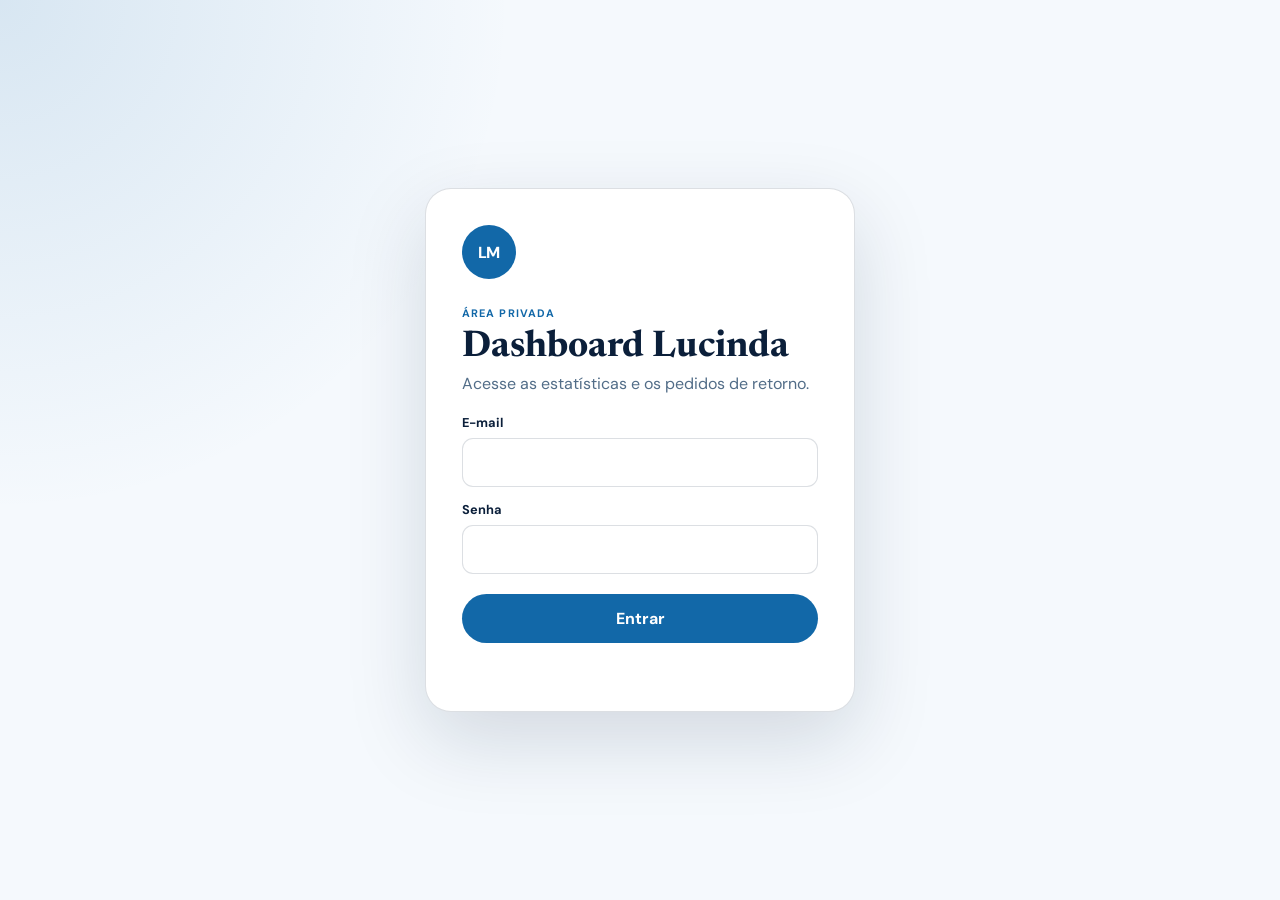
==== commit ed86d476: "Update dashboard.html" ====
--- a/dashboard.html
+++ b/dashboard.html
@@ -1,12 +1,5 @@
-<!doctype html><html lang="pt-BR"><head><meta charset="utf-8"><meta name="viewport" content="width=device-width,initial-scale=1"><meta name="robots" content="noindex,nofollow,noarchive"><title>Dashboard privado | Lucinda Menezes</title><link rel="icon" type="image/svg+xml" href="data:image/svg+xml,<svg xmlns=%27http://www.w3.org/2000/svg%27 viewBox=%270 0 24 24%27><circle cx=%2712%27 cy=%2712%27 r=%2710%27 fill=%27%23146fa8%27/><text x=%2712%27 y=%2716%27 text-anchor=%27middle%27 font-size=%2710%27 fill=%27white%27>LM</text></svg>"><link rel="preconnect" href="https://fonts.googleapis.com"><link rel="preconnect" href="https://fonts.gstatic.com" crossorigin><link href="https://fonts.googleapis.com/css2?family=DM+Sans:wght@400;500;600;700&family=Newsreader:opsz,wght@6..72,600&display=swap" rel="stylesheet"><link rel="stylesheet" href="dashboard.css"><script src="https://challenges.cloudflare.com/turnstile/v0/api.js" async defer></script></head><body>
-<section class="login" id="login"><form id="loginForm"><span class="brand">LM</span><small>ÁREA PRIVADA</small><h1>Dashboard Lucinda</h1><p>Acesse as estatísticas e os pedidos de retorno.</p><label>E-mail<input name="email" type="email" autocomplete="username" required></label><label>Senha<input name="password" type="password" autocomplete="current-password" required></label><div class="captcha-wrap">
-<div class="cf-turnstile"
-     data-sitekey="0x4AAAAAAEijw3wAcGGz25Wt"
-     data-action="login_lucinda"
-     data-theme="light"
-     data-size="flexible"></div>
-<small class="captcha-hint" id="captchaHint">Verificação de segurança necessária para entrar.</small>
-</div><button id="loginButton" type="submit">Entrar</button><b id="loginStatus" aria-live="polite"></b></form></section>
+<!doctype html><html lang="pt-BR"><head><meta charset="utf-8"><meta name="viewport" content="width=device-width,initial-scale=1"><meta name="robots" content="noindex,nofollow,noarchive"><title>Dashboard privado | Lucinda Menezes</title><link rel="icon" type="image/svg+xml" href="data:image/svg+xml,<svg xmlns=%27http://www.w3.org/2000/svg%27 viewBox=%270 0 24 24%27><circle cx=%2712%27 cy=%2712%27 r=%2710%27 fill=%27%23146fa8%27/><text x=%2712%27 y=%2716%27 text-anchor=%27middle%27 font-size=%2710%27 fill=%27white%27>LM</text></svg>"><link rel="preconnect" href="https://fonts.googleapis.com"><link rel="preconnect" href="https://fonts.gstatic.com" crossorigin><link href="https://fonts.googleapis.com/css2?family=DM+Sans:wght@400;500;600;700&family=Newsreader:opsz,wght@6..72,600&display=swap" rel="stylesheet"><link rel="stylesheet" href="dashboard.css"></head><body>
+<section class="login" id="login"><form id="loginForm"><span class="brand">LM</span><small>ÁREA PRIVADA</small><h1>Dashboard Lucinda</h1><p>Acesse as estatísticas e os pedidos de retorno.</p><label>E-mail<input name="email" type="email" autocomplete="username" required></label><label>Senha<input name="password" type="password" autocomplete="current-password" required></label><button id="loginButton" type="submit">Entrar</button><b id="loginStatus" aria-live="polite"></b></form></section>
 <main id="dashboard" hidden><header><div><small>CONSULTORIA LUCINDA MENEZES</small><h1>Visão geral</h1><p id="updated">Carregando...</p></div><nav><a href="/" target="_blank">Abrir site</a><button id="refresh">Atualizar</button><button id="logout">Sair</button></nav></header>
 <div class="period"><button class="active" data-days="7">7 dias</button><button data-days="30">30 dias</button><button data-days="0">Todo período</button></div>
 <section class="kpis"><article><span>Visualizações</span><strong id="views">0</strong><small>páginas abertas</small></article><article><span>Cliques de contato</span><strong id="clicks">0</strong><small>WhatsApp, telefone e formulários</small></article><article><span>Taxa de contato</span><strong id="ctr">0%</strong><small>ações ÷ visualizações</small></article><article><span>Retornos solicitados</span><strong id="callbacks">0</strong><small>cadastros voluntários</small></article></section>
@@ -14,7 +7,7 @@
 <script>
 const URL='https://dpqoufwigzlkkyxlumdi.supabase.co',KEY='sb_publishable_Ea37YwQnI2qepNBlqMVGpw_equvh5Bj';let days=7,events=[],leads=[];const $=id=>document.getElementById(id),labels={whatsapp_click:'WhatsApp',phone_click:'Ligação',instagram_click:'Instagram',hero_quote_submit:'Cotação rápida',table_quote_submit:'Tabela de preços',contact_form_submit:'Formulário completo',callback_request:'Pedido de retorno'},deviceLabels={mobile:'Celular',desktop:'Computador',tablet:'Tablet'};const contactEvents=new Set(['whatsapp_click','phone_click','instagram_click','hero_quote_submit','table_quote_submit','contact_form_submit','callback_request']);
 const token=()=>sessionStorage.getItem('lucinda_dashboard_token');const headers=t=>({apikey:KEY,Authorization:`Bearer ${t}`});
-async function signIn(email,password,captchaToken){const r=await fetch(`${URL}/auth/v1/token?grant_type=password`,{method:'POST',headers:{apikey:KEY,'Content-Type':'application/json'},body:JSON.stringify({email,password,gotrue_meta_security:{captcha_token:captchaToken}})});if(!r.ok){let detail='';try{const body=await r.json();detail=body?.msg||body?.message||body?.error_description||body?.error||''}catch{}console.error('Supabase Auth error:',r.status,detail);throw Error(detail||'E-mail, senha ou verificação de segurança incorretos.')}return r.json()}
+async function signIn(email,password){const r=await fetch(`${URL}/auth/v1/token?grant_type=password`,{method:'POST',headers:{apikey:KEY,'Content-Type':'application/json'},body:JSON.stringify({email,password})});if(!r.ok){let detail='';try{const body=await r.json();detail=body?.msg||body?.message||body?.error_description||body?.error||''}catch{}console.error('Supabase Auth error:',r.status,detail);throw Error(detail||'E-mail, senha ou verificação de segurança incorretos.')}return r.json()}
 async function table(name,select,t){const r=await fetch(`${URL}/rest/v1/${name}?select=${encodeURIComponent(select)}&order=created_at.desc&limit=10000`,{headers:headers(t)});if(!r.ok)throw Error('Acesso sem permissão ou expirado.');return r.json()}
 const filtered=rows=>!days?rows:rows.filter(row=>new Date(row.created_at)>=Date.now()-days*86400000);function countBy(rows,key){const out={};rows.forEach(r=>{const k=key(r)||'Não informado';out[k]=(out[k]||0)+1});return Object.entries(out).sort((a,b)=>b[1]-a[1])}
 function bars(id,entries,map={}){const root=$(id);root.replaceChildren();if(!entries.length){root.textContent='Ainda não há dados.';return}const max=entries[0][1];entries.slice(0,7).forEach(([key,value])=>{const item=document.createElement('div'),top=document.createElement('p'),track=document.createElement('i'),fill=document.createElement('b');const name=document.createElement('span'),number=document.createElement('strong');name.textContent=map[key]||key;number.textContent=value;top.append(name,number);fill.style.width=`${Math.max(5,value/max*100)}%`;track.append(fill);item.append(top,track);root.append(item)})}
@@ -24,27 +17,16 @@
     e.preventDefault();
     const btn=$('loginButton');
     $('loginStatus').textContent='';
-
-    const d=new FormData($('loginForm'));
-    const captchaToken=d.get('cf-turnstile-response');
-
-    if(!captchaToken){
-        $('loginStatus').textContent='Conclua a verificação de segurança antes de entrar.';
-        btn.disabled=false;
-        return;
-    }
-
     btn.disabled=true;
     $('loginStatus').textContent='Entrando...';
-
     try{
-        const s=await signIn(d.get('email'),d.get('password'),captchaToken);
+        const d=new FormData($('loginForm'));
+        const s=await signIn(d.get('email'),d.get('password'));
         sessionStorage.setItem('lucinda_dashboard_token',s.access_token);
         await load();
     }catch(err){
         $('loginStatus').textContent=err.message;
         btn.disabled=false;
-        window.turnstile?.reset();
     }
-});document.querySelectorAll('[data-days]').forEach(b=>b.onclick=()=>{days=Number(b.dataset.days);document.querySelectorAll('[data-days]').forEach(x=>x.classList.toggle('active',x===b));render()});$('refresh').onclick=load;$('logout').onclick=()=>{sessionStorage.removeItem('lucinda_dashboard_token');$('loginForm').reset();showLogin();$('loginButton').disabled=false;window.turnstile?.reset()};load();
+});document.querySelectorAll('[data-days]').forEach(b=>b.onclick=()=>{days=Number(b.dataset.days);document.querySelectorAll('[data-days]').forEach(x=>x.classList.toggle('active',x===b));render()});$('refresh').onclick=load;$('logout').onclick=()=>{sessionStorage.removeItem('lucinda_dashboard_token');$('loginForm').reset();showLogin();$('loginButton').disabled=false};load();
 </script></body></html>
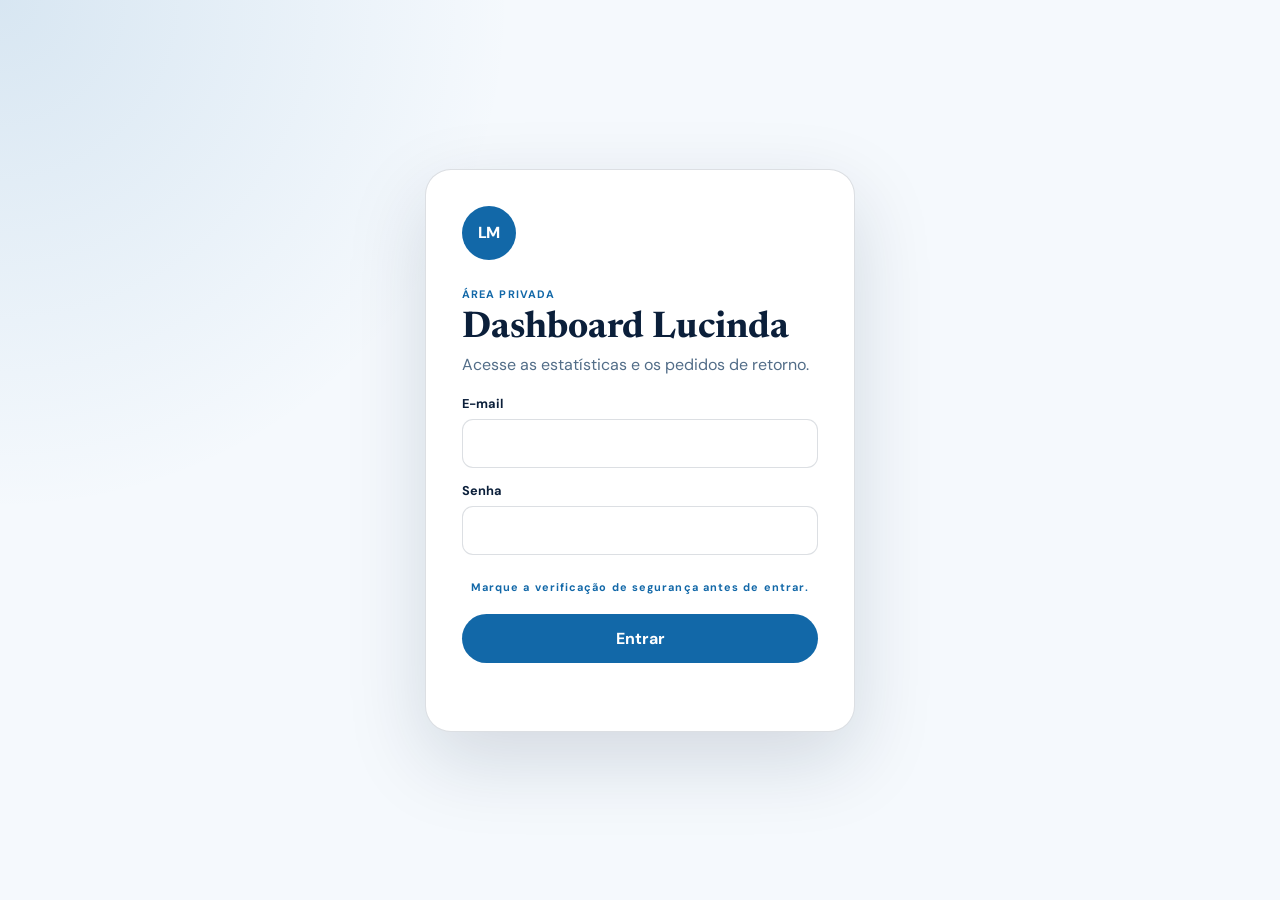
==== commit 38b76f9f: "Update dashboard.html" ====
--- a/dashboard.html
+++ b/dashboard.html
@@ -1,5 +1,11 @@
-<!doctype html><html lang="pt-BR"><head><meta charset="utf-8"><meta name="viewport" content="width=device-width,initial-scale=1"><meta name="robots" content="noindex,nofollow,noarchive"><title>Dashboard privado | Lucinda Menezes</title><link rel="icon" type="image/svg+xml" href="data:image/svg+xml,<svg xmlns=%27http://www.w3.org/2000/svg%27 viewBox=%270 0 24 24%27><circle cx=%2712%27 cy=%2712%27 r=%2710%27 fill=%27%23146fa8%27/><text x=%2712%27 y=%2716%27 text-anchor=%27middle%27 font-size=%2710%27 fill=%27white%27>LM</text></svg>"><link rel="preconnect" href="https://fonts.googleapis.com"><link rel="preconnect" href="https://fonts.gstatic.com" crossorigin><link href="https://fonts.googleapis.com/css2?family=DM+Sans:wght@400;500;600;700&family=Newsreader:opsz,wght@6..72,600&display=swap" rel="stylesheet"><link rel="stylesheet" href="dashboard.css"></head><body>
-<section class="login" id="login"><form id="loginForm"><span class="brand">LM</span><small>ÁREA PRIVADA</small><h1>Dashboard Lucinda</h1><p>Acesse as estatísticas e os pedidos de retorno.</p><label>E-mail<input name="email" type="email" autocomplete="username" required></label><label>Senha<input name="password" type="password" autocomplete="current-password" required></label><button id="loginButton" type="submit">Entrar</button><b id="loginStatus" aria-live="polite"></b></form></section>
+<!doctype html><html lang="pt-BR"><head><meta charset="utf-8"><meta name="viewport" content="width=device-width,initial-scale=1"><meta name="robots" content="noindex,nofollow,noarchive"><title>Dashboard privado | Lucinda Menezes</title><link rel="icon" type="image/svg+xml" href="data:image/svg+xml,<svg xmlns=%27http://www.w3.org/2000/svg%27 viewBox=%270 0 24 24%27><circle cx=%2712%27 cy=%2712%27 r=%2710%27 fill=%27%23146fa8%27/><text x=%2712%27 y=%2716%27 text-anchor=%27middle%27 font-size=%2710%27 fill=%27white%27>LM</text></svg>"><link rel="preconnect" href="https://fonts.googleapis.com"><link rel="preconnect" href="https://fonts.gstatic.com" crossorigin><link href="https://fonts.googleapis.com/css2?family=DM+Sans:wght@400;500;600;700&family=Newsreader:opsz,wght@6..72,600&display=swap" rel="stylesheet"><link rel="stylesheet" href="dashboard.css"><script src="https://js.hcaptcha.com/1/api.js" async defer></script><style>
+.captcha-wrap{display:grid;justify-items:center;width:100%;margin-top:18px}
+.captcha-hint{margin-top:7px;color:#526d88;font-size:.68rem;text-align:center}
+</style></head><body>
+<section class="login" id="login"><form id="loginForm"><span class="brand">LM</span><small>ÁREA PRIVADA</small><h1>Dashboard Lucinda</h1><p>Acesse as estatísticas e os pedidos de retorno.</p><label>E-mail<input name="email" type="email" autocomplete="username" required></label><label>Senha<input name="password" type="password" autocomplete="current-password" required></label><div class="captcha-wrap">
+<div class="h-captcha" data-sitekey="8a8c292e-bbea-46ea-9390-519cc2ccb4b6" data-theme="light"></div>
+<small class="captcha-hint">Marque a verificação de segurança antes de entrar.</small>
+</div><button id="loginButton" type="submit">Entrar</button><b id="loginStatus" aria-live="polite"></b></form></section>
 <main id="dashboard" hidden><header><div><small>CONSULTORIA LUCINDA MENEZES</small><h1>Visão geral</h1><p id="updated">Carregando...</p></div><nav><a href="/" target="_blank">Abrir site</a><button id="refresh">Atualizar</button><button id="logout">Sair</button></nav></header>
 <div class="period"><button class="active" data-days="7">7 dias</button><button data-days="30">30 dias</button><button data-days="0">Todo período</button></div>
 <section class="kpis"><article><span>Visualizações</span><strong id="views">0</strong><small>páginas abertas</small></article><article><span>Cliques de contato</span><strong id="clicks">0</strong><small>WhatsApp, telefone e formulários</small></article><article><span>Taxa de contato</span><strong id="ctr">0%</strong><small>ações ÷ visualizações</small></article><article><span>Retornos solicitados</span><strong id="callbacks">0</strong><small>cadastros voluntários</small></article></section>
@@ -7,7 +13,7 @@
 <script>
 const URL='https://dpqoufwigzlkkyxlumdi.supabase.co',KEY='sb_publishable_Ea37YwQnI2qepNBlqMVGpw_equvh5Bj';let days=7,events=[],leads=[];const $=id=>document.getElementById(id),labels={whatsapp_click:'WhatsApp',phone_click:'Ligação',instagram_click:'Instagram',hero_quote_submit:'Cotação rápida',table_quote_submit:'Tabela de preços',contact_form_submit:'Formulário completo',callback_request:'Pedido de retorno'},deviceLabels={mobile:'Celular',desktop:'Computador',tablet:'Tablet'};const contactEvents=new Set(['whatsapp_click','phone_click','instagram_click','hero_quote_submit','table_quote_submit','contact_form_submit','callback_request']);
 const token=()=>sessionStorage.getItem('lucinda_dashboard_token');const headers=t=>({apikey:KEY,Authorization:`Bearer ${t}`});
-async function signIn(email,password){const r=await fetch(`${URL}/auth/v1/token?grant_type=password`,{method:'POST',headers:{apikey:KEY,'Content-Type':'application/json'},body:JSON.stringify({email,password})});if(!r.ok){let detail='';try{const body=await r.json();detail=body?.msg||body?.message||body?.error_description||body?.error||''}catch{}console.error('Supabase Auth error:',r.status,detail);throw Error(detail||'E-mail, senha ou verificação de segurança incorretos.')}return r.json()}
+async function signIn(email,password,captchaToken){const r=await fetch(`${URL}/auth/v1/token?grant_type=password`,{method:'POST',headers:{apikey:KEY,'Content-Type':'application/json'},body:JSON.stringify({email,password,gotrue_meta_security:{captcha_token:captchaToken}})});if(!r.ok){let detail='';try{const body=await r.json();detail=body?.msg||body?.message||body?.error_description||body?.error||''}catch{}console.error('Supabase Auth error:',r.status,detail);throw Error(detail||'E-mail, senha ou verificação de segurança incorretos.')}return r.json()}
 async function table(name,select,t){const r=await fetch(`${URL}/rest/v1/${name}?select=${encodeURIComponent(select)}&order=created_at.desc&limit=10000`,{headers:headers(t)});if(!r.ok)throw Error('Acesso sem permissão ou expirado.');return r.json()}
 const filtered=rows=>!days?rows:rows.filter(row=>new Date(row.created_at)>=Date.now()-days*86400000);function countBy(rows,key){const out={};rows.forEach(r=>{const k=key(r)||'Não informado';out[k]=(out[k]||0)+1});return Object.entries(out).sort((a,b)=>b[1]-a[1])}
 function bars(id,entries,map={}){const root=$(id);root.replaceChildren();if(!entries.length){root.textContent='Ainda não há dados.';return}const max=entries[0][1];entries.slice(0,7).forEach(([key,value])=>{const item=document.createElement('div'),top=document.createElement('p'),track=document.createElement('i'),fill=document.createElement('b');const name=document.createElement('span'),number=document.createElement('strong');name.textContent=map[key]||key;number.textContent=value;top.append(name,number);fill.style.width=`${Math.max(5,value/max*100)}%`;track.append(fill);item.append(top,track);root.append(item)})}
@@ -17,16 +23,27 @@
     e.preventDefault();
     const btn=$('loginButton');
     $('loginStatus').textContent='';
+
+    const d=new FormData($('loginForm'));
+    const captchaToken=d.get('h-captcha-response');
+
+    if(!captchaToken){
+        $('loginStatus').textContent='Conclua a verificação de segurança antes de entrar.';
+        btn.disabled=false;
+        return;
+    }
+
     btn.disabled=true;
     $('loginStatus').textContent='Entrando...';
+
     try{
-        const d=new FormData($('loginForm'));
-        const s=await signIn(d.get('email'),d.get('password'));
+        const s=await signIn(d.get('email'),d.get('password'),captchaToken);
         sessionStorage.setItem('lucinda_dashboard_token',s.access_token);
         await load();
     }catch(err){
         $('loginStatus').textContent=err.message;
         btn.disabled=false;
+        window.hcaptcha?.reset();
     }
-});document.querySelectorAll('[data-days]').forEach(b=>b.onclick=()=>{days=Number(b.dataset.days);document.querySelectorAll('[data-days]').forEach(x=>x.classList.toggle('active',x===b));render()});$('refresh').onclick=load;$('logout').onclick=()=>{sessionStorage.removeItem('lucinda_dashboard_token');$('loginForm').reset();showLogin();$('loginButton').disabled=false};load();
+});document.querySelectorAll('[data-days]').forEach(b=>b.onclick=()=>{days=Number(b.dataset.days);document.querySelectorAll('[data-days]').forEach(x=>x.classList.toggle('active',x===b));render()});$('refresh').onclick=load;$('logout').onclick=()=>{sessionStorage.removeItem('lucinda_dashboard_token');$('loginForm').reset();showLogin();$('loginButton').disabled=false;window.hcaptcha?.reset()};load();
 </script></body></html>
--- a/dashboard.css
+++ b/dashboard.css
@@ -1,2 +1,2 @@
 :root{--ink:#0b1f3a;--muted:#526d88;--blue:#1268a8;--dark:#0b4a7f;--soft:#e8f3fc;--bg:#f5f9fd;--line:rgba(11,31,58,.14)}*{box-sizing:border-box}body{min-height:100vh;margin:0;background:radial-gradient(circle at top left,rgba(18,104,168,.13),transparent 32rem),var(--bg);color:var(--ink);font-family:'DM Sans',sans-serif}button,input{font:inherit}[hidden]{display:none!important}.login{min-height:100vh;display:grid;place-items:center;padding:22px}.login form{width:min(100%,430px);padding:36px;border:1px solid var(--line);border-radius:26px;background:#fff;box-shadow:0 28px 80px rgba(11,31,58,.15)}.brand{display:grid;place-items:center;width:54px;height:54px;margin-bottom:22px;border-radius:50%;color:#fff;background:var(--blue);font-size:1.8rem}.login small,header small{color:var(--blue);font-size:.68rem;font-weight:700;letter-spacing:.1em}.login h1,header h1,.panel h2{font-family:Newsreader,serif}.login h1{margin:7px 0;font-size:2.3rem}.login p{margin:0 0 20px;color:var(--muted)}.login label{display:grid;gap:7px;margin-top:14px;font-size:.8rem;font-weight:700}.login input{height:49px;padding:0 13px;border:1px solid var(--line);border-radius:11px}.login button{width:100%;height:49px;margin-top:20px;border:0;border-radius:99px;color:#fff;background:var(--blue);font-weight:700}.login b{display:block;min-height:20px;margin-top:12px;color:#a13d32;font-size:.78rem}main{width:min(1420px,calc(100% - 40px));margin:auto;padding:42px 0 70px}header{display:flex;justify-content:space-between;align-items:end;gap:20px;margin-bottom:24px}header h1{margin:7px 0;font-size:clamp(2.2rem,5vw,3.8rem)}header p{margin:0;color:var(--muted)}nav{display:flex;gap:8px;flex-wrap:wrap}nav a,nav button,.period button{min-height:42px;padding:0 15px;border:1px solid var(--line);border-radius:11px;color:var(--dark);background:#fff;font-weight:700;text-decoration:none;cursor:pointer}nav a{display:flex;align-items:center}nav button:first-of-type,.period button.active{color:#fff;border-color:var(--blue);background:var(--blue)}.period{display:flex;gap:8px;margin-bottom:16px}.kpis{display:grid;grid-template-columns:repeat(4,1fr);gap:14px;margin-bottom:14px}.kpis article,.panel{padding:22px;border:1px solid var(--line);border-radius:20px;background:rgba(255,255,255,.94);box-shadow:0 14px 35px rgba(11,31,58,.07)}.kpis span,.kpis small{display:block;color:var(--muted)}.kpis span{font-size:.78rem;font-weight:700}.kpis strong{display:block;margin:9px 0 4px;color:var(--dark);font-size:2rem}.kpis small{font-size:.7rem}.grid{display:grid;grid-template-columns:1fr 1fr;gap:14px}.panel h2{margin:0 0 20px;color:var(--dark);font-size:1.5rem}.panel.full{grid-column:1/-1}.panel-head{display:flex;justify-content:space-between;align-items:center}.panel-head span{padding:6px 10px;border-radius:99px;color:var(--dark);background:var(--soft);font-size:.72rem;font-weight:700}.bars{display:grid;gap:14px;color:var(--muted);font-size:.82rem}.bars p{display:flex;justify-content:space-between;margin:0 0 6px}.bars strong{color:var(--ink)}.bars i{display:block;height:8px;border-radius:99px;background:#e7edf3;overflow:hidden}.bars b{display:block;height:100%;border-radius:inherit;background:linear-gradient(90deg,var(--blue),#64a8d5)}.table{overflow-x:auto}table{width:100%;min-width:850px;border-collapse:collapse}th,td{padding:12px 10px;border-bottom:1px solid var(--line);text-align:left;font-size:.78rem}th{color:var(--muted);font-size:.67rem;text-transform:uppercase}.table>p{text-align:center;color:var(--muted)}.error{color:#a13d32;font-weight:700}@media(max-width:900px){header{align-items:start;flex-direction:column}.kpis{grid-template-columns:1fr 1fr}.grid{grid-template-columns:1fr}.panel.full{grid-column:auto}}@media(max-width:550px){main{width:calc(100% - 24px);padding-top:22px}.login form{padding:26px 20px}.kpis{grid-template-columns:1fr}.panel{padding:17px}.period{overflow-x:auto}nav{width:100%}nav>*{flex:1;justify-content:center}}
-.captcha-wrap{display:grid;justify-items:center;width:100%;margin-top:18px;min-height:78px}.captcha-hint{margin-top:6px;color:var(--muted);font-size:.68rem;text-align:center}.login button:disabled{cursor:wait;opacity:.58}.login .brand{font-size:1rem;font-weight:800;letter-spacing:-.04em}
+.login button:disabled{cursor:wait;opacity:.58}.login .brand{font-size:1rem;font-weight:800;letter-spacing:-.04em}
